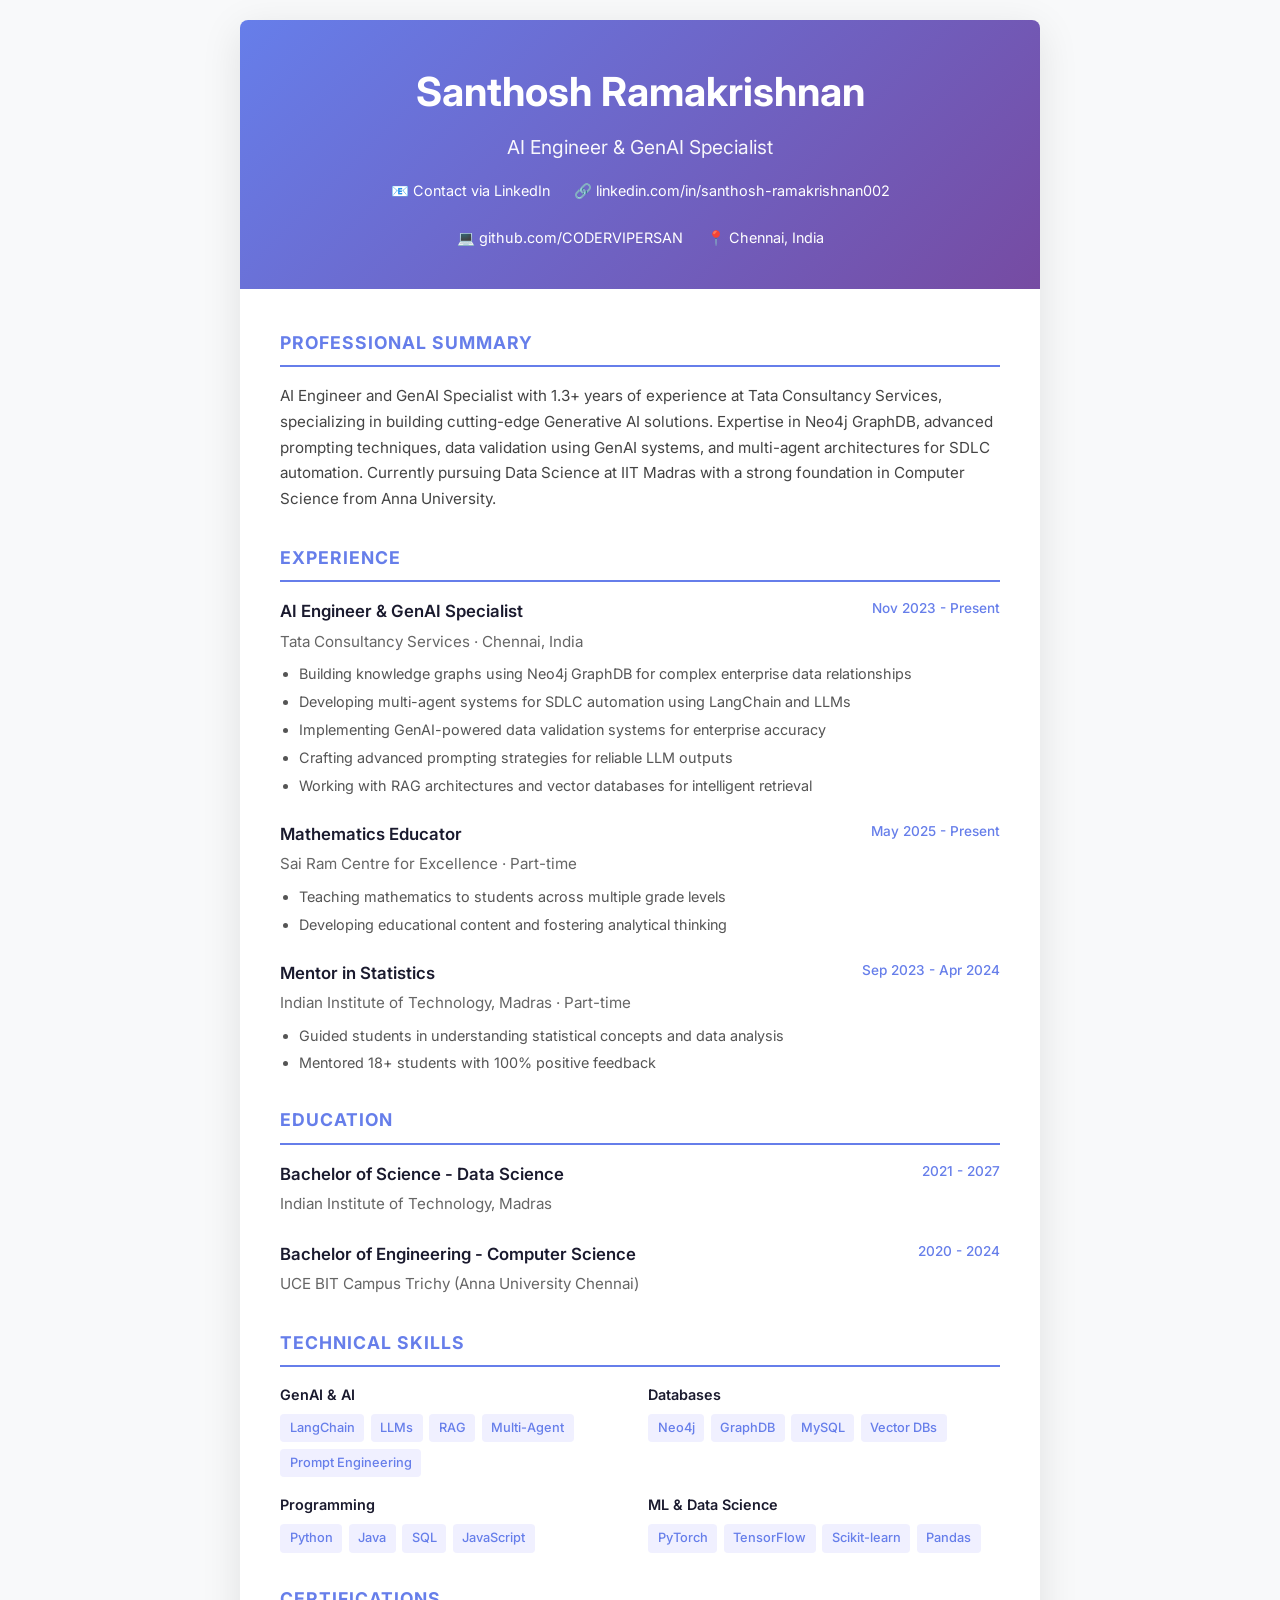
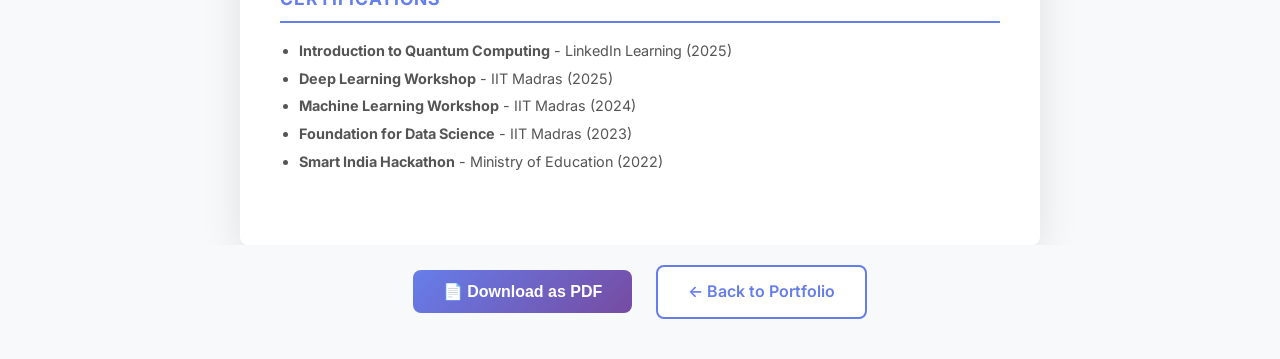
==== resume.html @ 78a0d07d "design to the next level" ====
<!DOCTYPE html>
<html lang="en">
<head>
    <meta charset="UTF-8">
    <meta name="viewport" content="width=device-width, initial-scale=1.0">
    <title>Santhosh Ramakrishnan - Resume</title>
    <link href="https://fonts.googleapis.com/css2?family=Inter:wght@400;500;600;700&display=swap" rel="stylesheet">
    <style>
        * {
            margin: 0;
            padding: 0;
            box-sizing: border-box;
        }

        body {
            font-family: 'Inter', sans-serif;
            line-height: 1.6;
            color: #1a1a2e;
            background: #f8f9fa;
            padding: 20px;
        }

        .resume-container {
            max-width: 800px;
            margin: 0 auto;
            background: white;
            box-shadow: 0 10px 40px rgba(0,0,0,0.1);
            border-radius: 8px;
            overflow: hidden;
        }

        /* Header */
        .resume-header {
            background: linear-gradient(135deg, #667eea 0%, #764ba2 100%);
            color: white;
            padding: 40px;
            text-align: center;
        }

        .resume-header h1 {
            font-size: 2.5rem;
            font-weight: 700;
            margin-bottom: 0.5rem;
        }

        .resume-header .title {
            font-size: 1.2rem;
            opacity: 0.95;
            margin-bottom: 1rem;
        }

        .contact-info {
            display: flex;
            justify-content: center;
            flex-wrap: wrap;
            gap: 1.5rem;
            font-size: 0.9rem;
        }

        .contact-info a {
            color: white;
            text-decoration: none;
            display: flex;
            align-items: center;
            gap: 0.3rem;
        }

        .contact-info a:hover {
            text-decoration: underline;
        }

        /* Main Content */
        .resume-body {
            padding: 40px;
        }

        .section {
            margin-bottom: 2rem;
        }

        .section-title {
            font-size: 1.1rem;
            font-weight: 700;
            color: #667eea;
            text-transform: uppercase;
            letter-spacing: 1px;
            border-bottom: 2px solid #667eea;
            padding-bottom: 0.5rem;
            margin-bottom: 1rem;
        }

        /* Summary */
        .summary {
            font-size: 0.95rem;
            color: #444;
            line-height: 1.7;
        }

        /* Experience & Education Items */
        .item {
            margin-bottom: 1.5rem;
        }

        .item-header {
            display: flex;
            justify-content: space-between;
            align-items: flex-start;
            flex-wrap: wrap;
            margin-bottom: 0.3rem;
        }

        .item-title {
            font-size: 1.05rem;
            font-weight: 600;
            color: #1a1a2e;
        }

        .item-date {
            font-size: 0.85rem;
            color: #667eea;
            font-weight: 500;
        }

        .item-subtitle {
            font-size: 0.95rem;
            color: #666;
            margin-bottom: 0.5rem;
        }

        .item-description {
            font-size: 0.9rem;
            color: #555;
        }

        .item-description ul {
            padding-left: 1.2rem;
            margin-top: 0.5rem;
        }

        .item-description li {
            margin-bottom: 0.3rem;
        }

        /* Skills */
        .skills-grid {
            display: grid;
            grid-template-columns: repeat(2, 1fr);
            gap: 1rem;
        }

        .skill-category h4 {
            font-size: 0.9rem;
            font-weight: 600;
            color: #1a1a2e;
            margin-bottom: 0.5rem;
        }

        .skill-tags {
            display: flex;
            flex-wrap: wrap;
            gap: 0.4rem;
        }

        .skill-tag {
            background: #f0f0ff;
            color: #667eea;
            padding: 0.25rem 0.6rem;
            border-radius: 4px;
            font-size: 0.8rem;
            font-weight: 500;
        }

        /* Action Buttons */
        .actions {
            text-align: center;
            padding: 20px;
            background: #f8f9fa;
        }

        .btn {
            display: inline-block;
            padding: 12px 30px;
            border-radius: 8px;
            font-weight: 600;
            text-decoration: none;
            margin: 0 10px;
            transition: all 0.3s ease;
            cursor: pointer;
            border: none;
            font-size: 1rem;
        }

        .btn-primary {
            background: linear-gradient(135deg, #667eea 0%, #764ba2 100%);
            color: white;
        }

        .btn-primary:hover {
            transform: translateY(-2px);
            box-shadow: 0 8px 25px rgba(102, 126, 234, 0.4);
        }

        .btn-secondary {
            background: white;
            color: #667eea;
            border: 2px solid #667eea;
        }

        .btn-secondary:hover {
            background: #667eea;
            color: white;
        }

        /* Print Styles */
        @media print {
            body {
                background: white;
                padding: 0;
            }

            .resume-container {
                box-shadow: none;
                border-radius: 0;
            }

            .actions {
                display: none;
            }

            .resume-header {
                -webkit-print-color-adjust: exact;
                print-color-adjust: exact;
            }

            .section {
                page-break-inside: avoid;
            }
        }

        @media (max-width: 600px) {
            .resume-header h1 {
                font-size: 1.8rem;
            }

            .contact-info {
                flex-direction: column;
                gap: 0.5rem;
            }

            .skills-grid {
                grid-template-columns: 1fr;
            }

            .item-header {
                flex-direction: column;
            }
        }
    </style>
</head>
<body>
    <div class="resume-container">
        <!-- Header -->
        <div class="resume-header">
            <h1>Santhosh Ramakrishnan</h1>
            <p class="title">AI Engineer & GenAI Specialist</p>
            <div class="contact-info">
                <a href="mailto:contact@linkedin">📧 Contact via LinkedIn</a>
                <a href="https://linkedin.com/in/santhosh-ramakrishnan002" target="_blank">🔗 linkedin.com/in/santhosh-ramakrishnan002</a>
                <a href="https://github.com/CODERVIPERSAN" target="_blank">💻 github.com/CODERVIPERSAN</a>
                <span>📍 Chennai, India</span>
            </div>
        </div>

        <!-- Body -->
        <div class="resume-body">
            <!-- Summary -->
            <div class="section">
                <h2 class="section-title">Professional Summary</h2>
                <p class="summary">
                    AI Engineer and GenAI Specialist with 1.3+ years of experience at Tata Consultancy Services, specializing in building cutting-edge Generative AI solutions. Expertise in Neo4j GraphDB, advanced prompting techniques, data validation using GenAI systems, and multi-agent architectures for SDLC automation. Currently pursuing Data Science at IIT Madras with a strong foundation in Computer Science from Anna University.
                </p>
            </div>

            <!-- Experience -->
            <div class="section">
                <h2 class="section-title">Experience</h2>
                
                <div class="item">
                    <div class="item-header">
                        <span class="item-title">AI Engineer & GenAI Specialist</span>
                        <span class="item-date">Nov 2023 - Present</span>
                    </div>
                    <p class="item-subtitle">Tata Consultancy Services · Chennai, India</p>
                    <div class="item-description">
                        <ul>
                            <li>Building knowledge graphs using Neo4j GraphDB for complex enterprise data relationships</li>
                            <li>Developing multi-agent systems for SDLC automation using LangChain and LLMs</li>
                            <li>Implementing GenAI-powered data validation systems for enterprise accuracy</li>
                            <li>Crafting advanced prompting strategies for reliable LLM outputs</li>
                            <li>Working with RAG architectures and vector databases for intelligent retrieval</li>
                        </ul>
                    </div>
                </div>

                <div class="item">
                    <div class="item-header">
                        <span class="item-title">Mathematics Educator</span>
                        <span class="item-date">May 2025 - Present</span>
                    </div>
                    <p class="item-subtitle">Sai Ram Centre for Excellence · Part-time</p>
                    <div class="item-description">
                        <ul>
                            <li>Teaching mathematics to students across multiple grade levels</li>
                            <li>Developing educational content and fostering analytical thinking</li>
                        </ul>
                    </div>
                </div>

                <div class="item">
                    <div class="item-header">
                        <span class="item-title">Mentor in Statistics</span>
                        <span class="item-date">Sep 2023 - Apr 2024</span>
                    </div>
                    <p class="item-subtitle">Indian Institute of Technology, Madras · Part-time</p>
                    <div class="item-description">
                        <ul>
                            <li>Guided students in understanding statistical concepts and data analysis</li>
                            <li>Mentored 18+ students with 100% positive feedback</li>
                        </ul>
                    </div>
                </div>
            </div>

            <!-- Education -->
            <div class="section">
                <h2 class="section-title">Education</h2>
                
                <div class="item">
                    <div class="item-header">
                        <span class="item-title">Bachelor of Science - Data Science</span>
                        <span class="item-date">2021 - 2027</span>
                    </div>
                    <p class="item-subtitle">Indian Institute of Technology, Madras</p>
                </div>

                <div class="item">
                    <div class="item-header">
                        <span class="item-title">Bachelor of Engineering - Computer Science</span>
                        <span class="item-date">2020 - 2024</span>
                    </div>
                    <p class="item-subtitle">UCE BIT Campus Trichy (Anna University Chennai)</p>
                </div>
            </div>

            <!-- Skills -->
            <div class="section">
                <h2 class="section-title">Technical Skills</h2>
                <div class="skills-grid">
                    <div class="skill-category">
                        <h4>GenAI & AI</h4>
                        <div class="skill-tags">
                            <span class="skill-tag">LangChain</span>
                            <span class="skill-tag">LLMs</span>
                            <span class="skill-tag">RAG</span>
                            <span class="skill-tag">Multi-Agent</span>
                            <span class="skill-tag">Prompt Engineering</span>
                        </div>
                    </div>
                    <div class="skill-category">
                        <h4>Databases</h4>
                        <div class="skill-tags">
                            <span class="skill-tag">Neo4j</span>
                            <span class="skill-tag">GraphDB</span>
                            <span class="skill-tag">MySQL</span>
                            <span class="skill-tag">Vector DBs</span>
                        </div>
                    </div>
                    <div class="skill-category">
                        <h4>Programming</h4>
                        <div class="skill-tags">
                            <span class="skill-tag">Python</span>
                            <span class="skill-tag">Java</span>
                            <span class="skill-tag">SQL</span>
                            <span class="skill-tag">JavaScript</span>
                        </div>
                    </div>
                    <div class="skill-category">
                        <h4>ML & Data Science</h4>
                        <div class="skill-tags">
                            <span class="skill-tag">PyTorch</span>
                            <span class="skill-tag">TensorFlow</span>
                            <span class="skill-tag">Scikit-learn</span>
                            <span class="skill-tag">Pandas</span>
                        </div>
                    </div>
                </div>
            </div>

            <!-- Certifications -->
            <div class="section">
                <h2 class="section-title">Certifications</h2>
                <div class="item-description">
                    <ul>
                        <li><strong>Introduction to Quantum Computing</strong> - LinkedIn Learning (2025)</li>
                        <li><strong>Deep Learning Workshop</strong> - IIT Madras (2025)</li>
                        <li><strong>Machine Learning Workshop</strong> - IIT Madras (2024)</li>
                        <li><strong>Foundation for Data Science</strong> - IIT Madras (2023)</li>
                        <li><strong>Smart India Hackathon</strong> - Ministry of Education (2022)</li>
                    </ul>
                </div>
            </div>
        </div>
    </div>

    <!-- Action Buttons -->
    <div class="actions">
        <button class="btn btn-primary" onclick="window.print()">📄 Download as PDF</button>
        <a href="index.html" class="btn btn-secondary">← Back to Portfolio</a>
    </div>

    <script>
        // Add print functionality hint
        document.querySelector('.btn-primary').addEventListener('click', function() {
            // The browser's print dialog will open
            // User can save as PDF from there
        });
    </script>
</body>
</html>
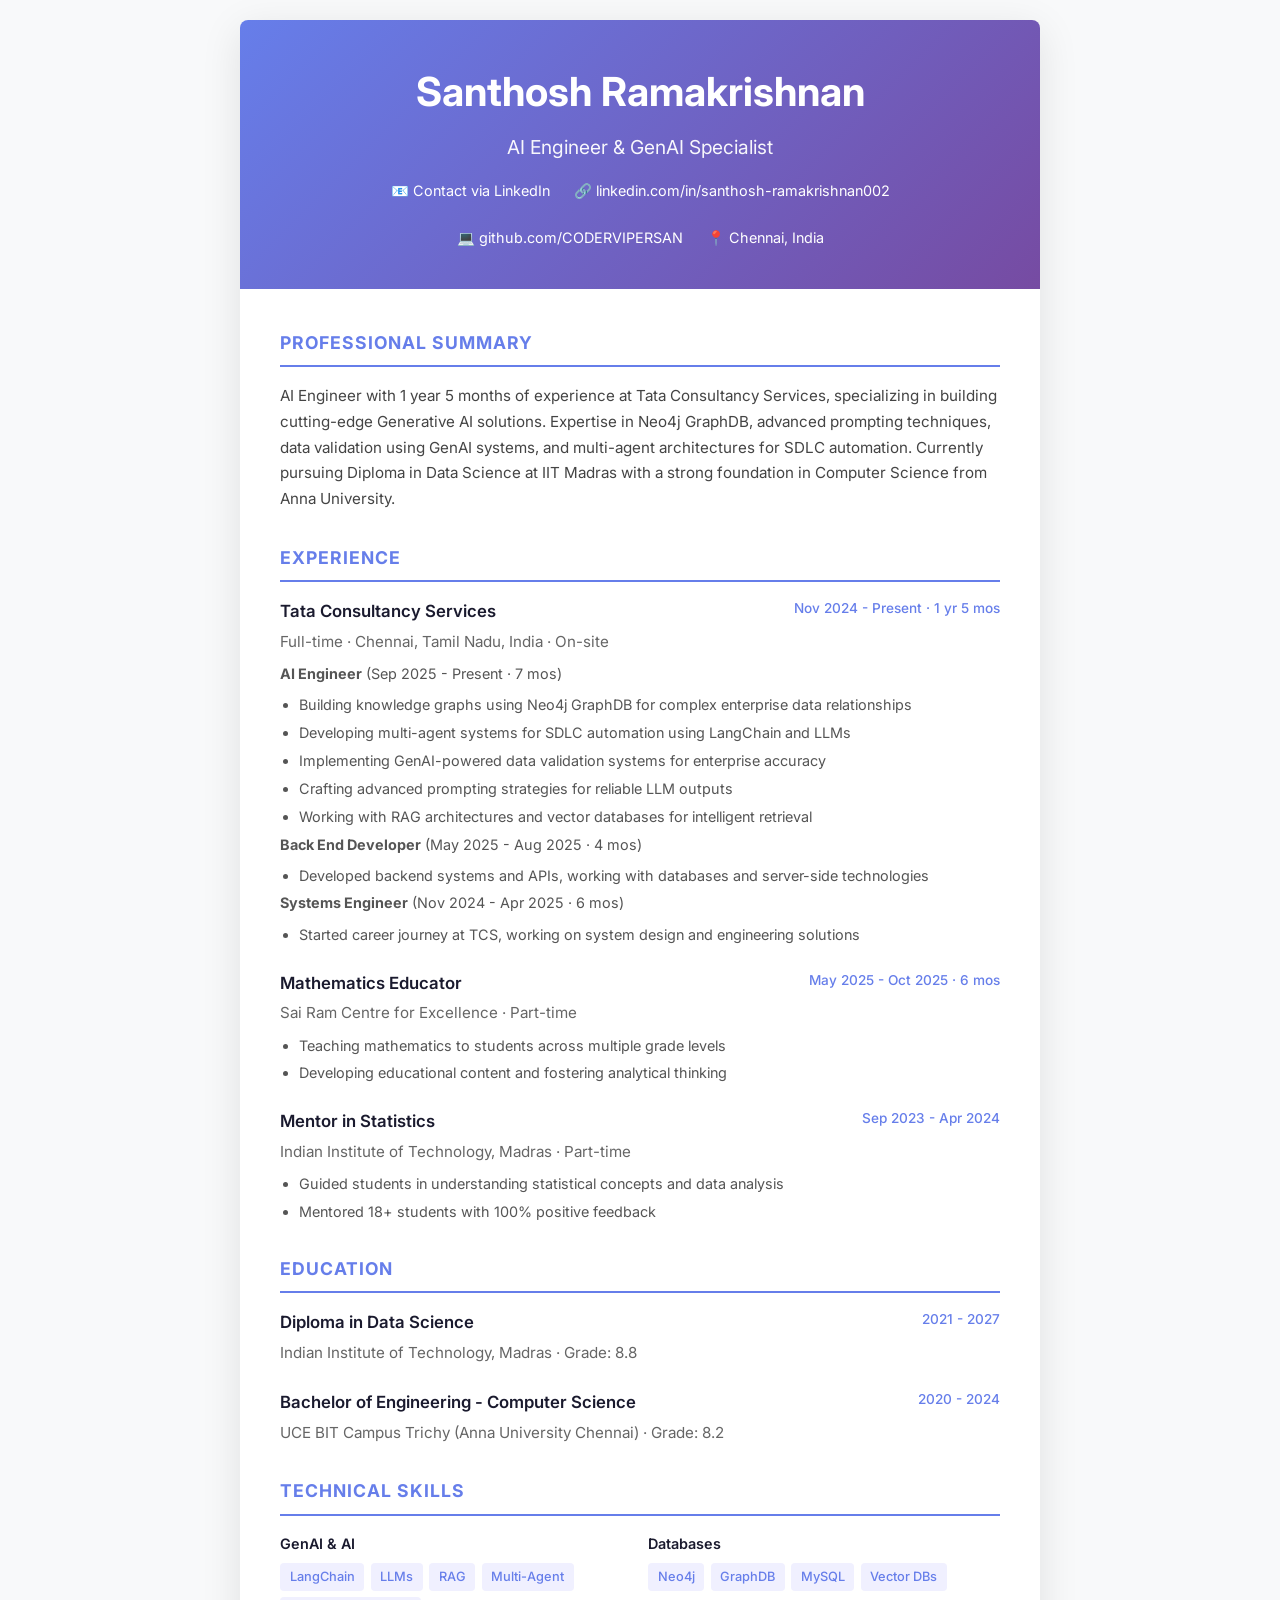
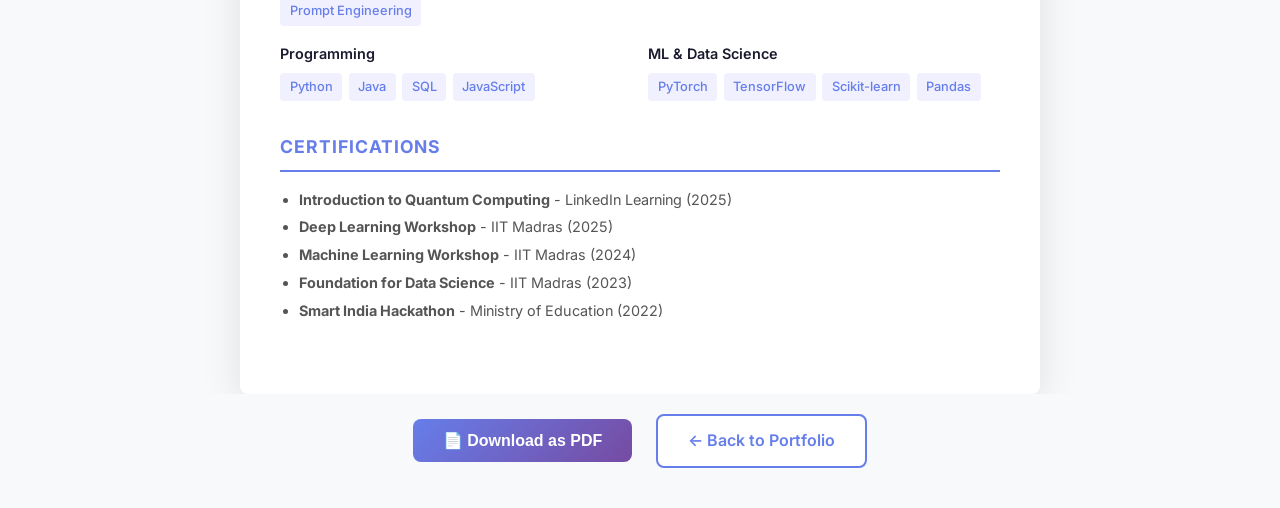
==== commit 45a0c489: "updates on experience and education" ====
--- a/resume.html
+++ b/resume.html
@@ -277,7 +277,7 @@
             <div class="section">
                 <h2 class="section-title">Professional Summary</h2>
                 <p class="summary">
-                    AI Engineer and GenAI Specialist with 1.3+ years of experience at Tata Consultancy Services, specializing in building cutting-edge Generative AI solutions. Expertise in Neo4j GraphDB, advanced prompting techniques, data validation using GenAI systems, and multi-agent architectures for SDLC automation. Currently pursuing Data Science at IIT Madras with a strong foundation in Computer Science from Anna University.
+                    AI Engineer with 1 year 5 months of experience at Tata Consultancy Services, specializing in building cutting-edge Generative AI solutions. Expertise in Neo4j GraphDB, advanced prompting techniques, data validation using GenAI systems, and multi-agent architectures for SDLC automation. Currently pursuing Diploma in Data Science at IIT Madras with a strong foundation in Computer Science from Anna University.
                 </p>
             </div>
 
@@ -287,11 +287,12 @@
                 
                 <div class="item">
                     <div class="item-header">
-                        <span class="item-title">AI Engineer & GenAI Specialist</span>
-                        <span class="item-date">Nov 2023 - Present</span>
-                    </div>
-                    <p class="item-subtitle">Tata Consultancy Services · Chennai, India</p>
+                        <span class="item-title">Tata Consultancy Services</span>
+                        <span class="item-date">Nov 2024 - Present · 1 yr 5 mos</span>
+                    </div>
+                    <p class="item-subtitle">Full-time · Chennai, Tamil Nadu, India · On-site</p>
                     <div class="item-description">
+                        <p><strong>AI Engineer</strong> (Sep 2025 - Present · 7 mos)</p>
                         <ul>
                             <li>Building knowledge graphs using Neo4j GraphDB for complex enterprise data relationships</li>
                             <li>Developing multi-agent systems for SDLC automation using LangChain and LLMs</li>
@@ -299,13 +300,21 @@
                             <li>Crafting advanced prompting strategies for reliable LLM outputs</li>
                             <li>Working with RAG architectures and vector databases for intelligent retrieval</li>
                         </ul>
+                        <p><strong>Back End Developer</strong> (May 2025 - Aug 2025 · 4 mos)</p>
+                        <ul>
+                            <li>Developed backend systems and APIs, working with databases and server-side technologies</li>
+                        </ul>
+                        <p><strong>Systems Engineer</strong> (Nov 2024 - Apr 2025 · 6 mos)</p>
+                        <ul>
+                            <li>Started career journey at TCS, working on system design and engineering solutions</li>
+                        </ul>
                     </div>
                 </div>
 
                 <div class="item">
                     <div class="item-header">
                         <span class="item-title">Mathematics Educator</span>
-                        <span class="item-date">May 2025 - Present</span>
+                        <span class="item-date">May 2025 - Oct 2025 · 6 mos</span>
                     </div>
                     <p class="item-subtitle">Sai Ram Centre for Excellence · Part-time</p>
                     <div class="item-description">
@@ -337,10 +346,10 @@
                 
                 <div class="item">
                     <div class="item-header">
-                        <span class="item-title">Bachelor of Science - Data Science</span>
+                        <span class="item-title">Diploma in Data Science</span>
                         <span class="item-date">2021 - 2027</span>
                     </div>
-                    <p class="item-subtitle">Indian Institute of Technology, Madras</p>
+                    <p class="item-subtitle">Indian Institute of Technology, Madras · Grade: 8.8</p>
                 </div>
 
                 <div class="item">
@@ -348,7 +357,7 @@
                         <span class="item-title">Bachelor of Engineering - Computer Science</span>
                         <span class="item-date">2020 - 2024</span>
                     </div>
-                    <p class="item-subtitle">UCE BIT Campus Trichy (Anna University Chennai)</p>
+                    <p class="item-subtitle">UCE BIT Campus Trichy (Anna University Chennai) · Grade: 8.2</p>
                 </div>
             </div>
 
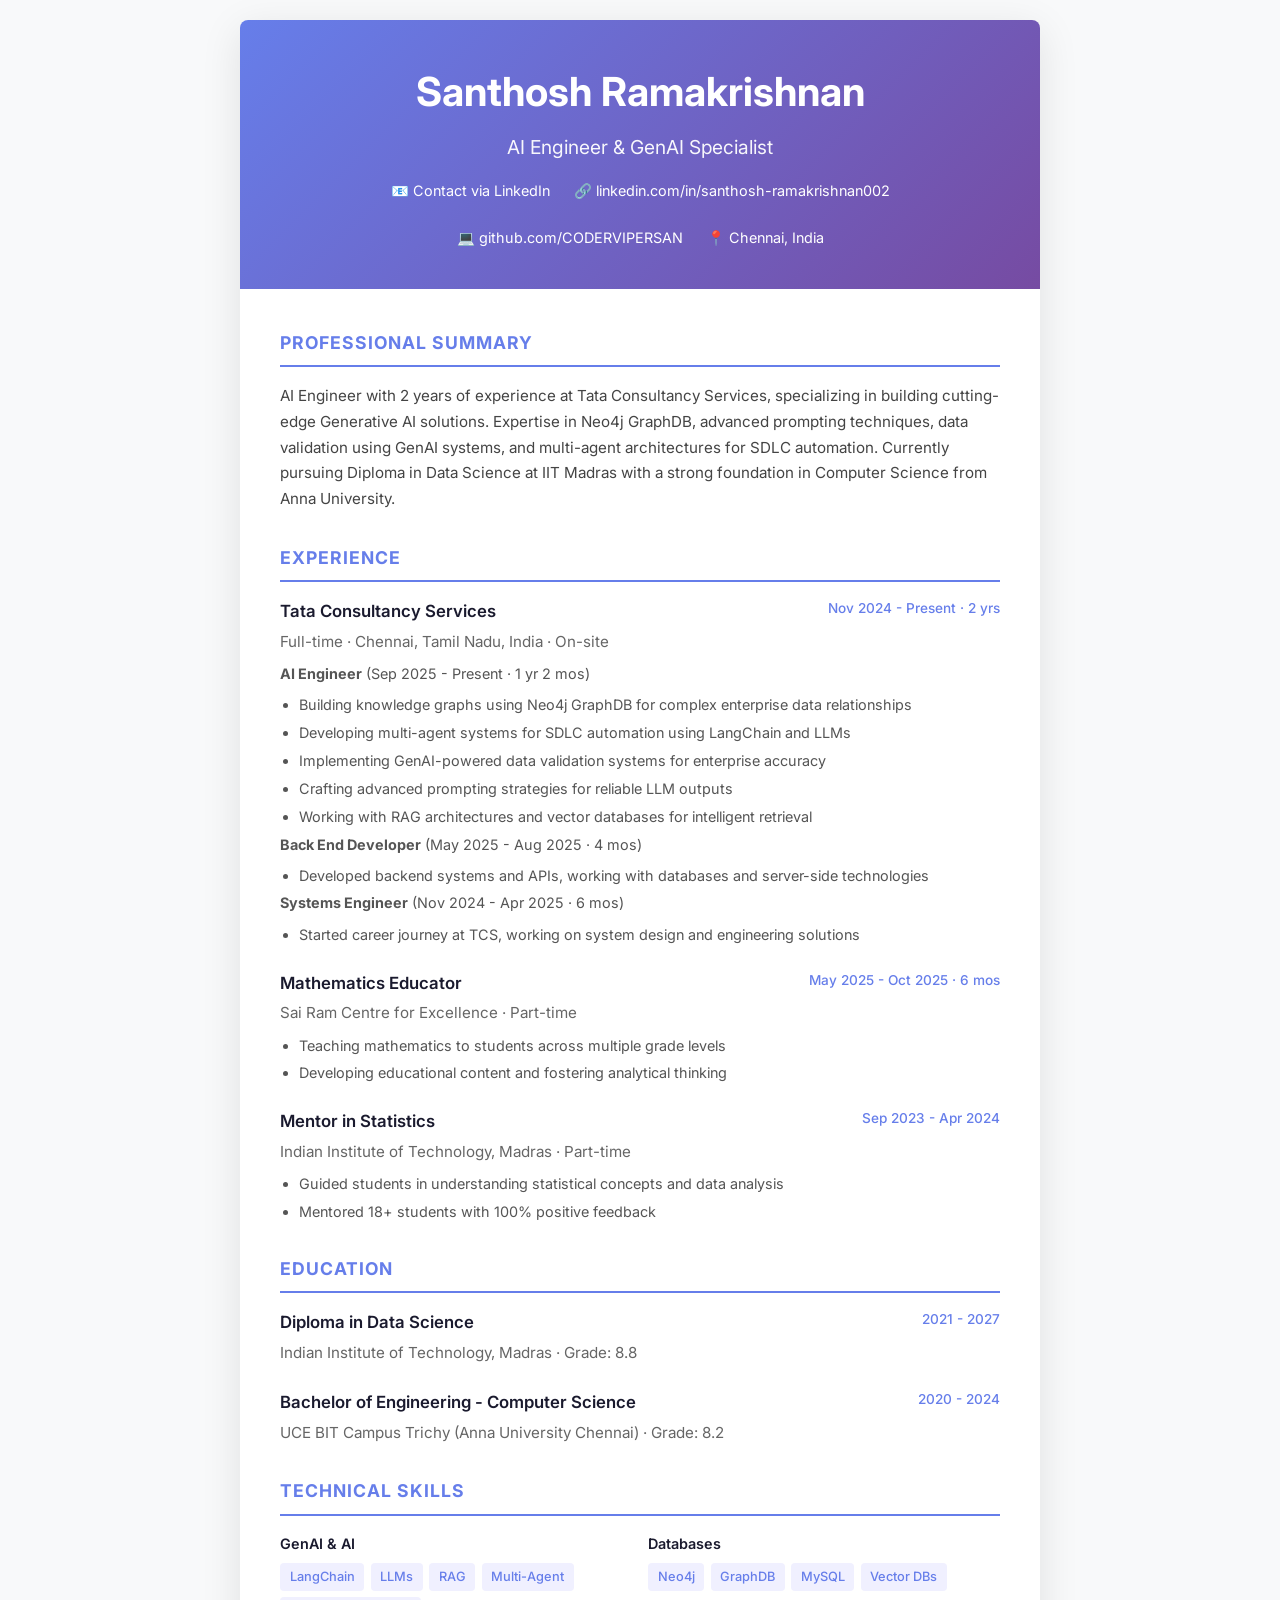
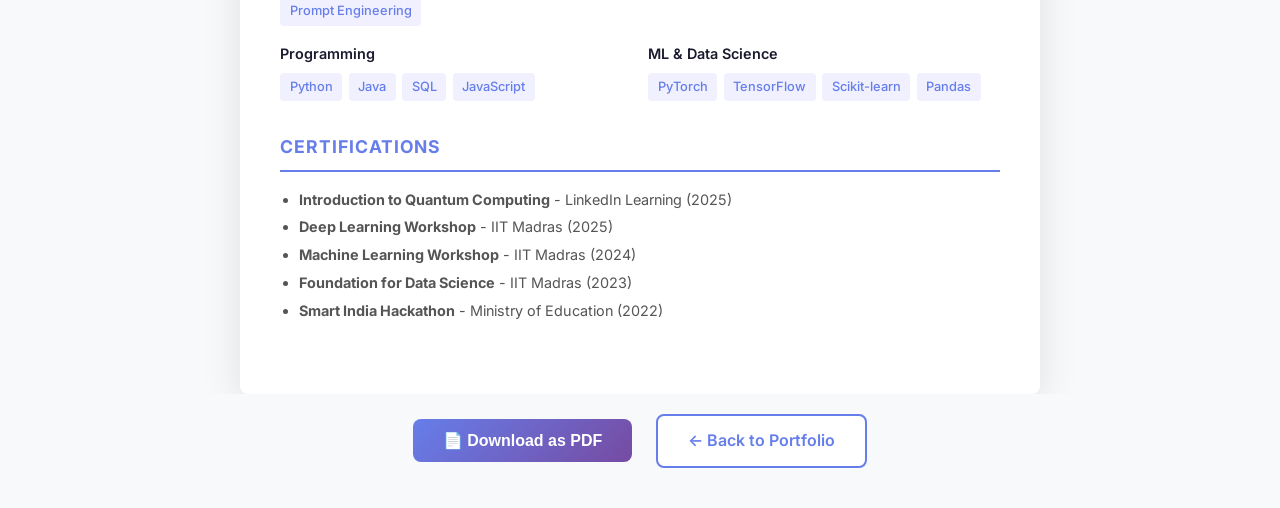
==== commit eae379ee: "Rebuild portfolio: new design, avatar intro, Others and Games tabs - New single-page site (index.htm" ====
--- a/resume.html
+++ b/resume.html
@@ -264,7 +264,7 @@
             <h1>Santhosh Ramakrishnan</h1>
             <p class="title">AI Engineer & GenAI Specialist</p>
             <div class="contact-info">
-                <a href="mailto:contact@linkedin">📧 Contact via LinkedIn</a>
+                <a href="https://linkedin.com/in/santhosh-ramakrishnan002" target="_blank" rel="noopener">📧 Contact via LinkedIn</a>
                 <a href="https://linkedin.com/in/santhosh-ramakrishnan002" target="_blank">🔗 linkedin.com/in/santhosh-ramakrishnan002</a>
                 <a href="https://github.com/CODERVIPERSAN" target="_blank">💻 github.com/CODERVIPERSAN</a>
                 <span>📍 Chennai, India</span>
@@ -277,7 +277,7 @@
             <div class="section">
                 <h2 class="section-title">Professional Summary</h2>
                 <p class="summary">
-                    AI Engineer with 1 year 5 months of experience at Tata Consultancy Services, specializing in building cutting-edge Generative AI solutions. Expertise in Neo4j GraphDB, advanced prompting techniques, data validation using GenAI systems, and multi-agent architectures for SDLC automation. Currently pursuing Diploma in Data Science at IIT Madras with a strong foundation in Computer Science from Anna University.
+                    AI Engineer with 2 years of experience at Tata Consultancy Services, specializing in building cutting-edge Generative AI solutions. Expertise in Neo4j GraphDB, advanced prompting techniques, data validation using GenAI systems, and multi-agent architectures for SDLC automation. Currently pursuing Diploma in Data Science at IIT Madras with a strong foundation in Computer Science from Anna University.
                 </p>
             </div>
 
@@ -288,11 +288,11 @@
                 <div class="item">
                     <div class="item-header">
                         <span class="item-title">Tata Consultancy Services</span>
-                        <span class="item-date">Nov 2024 - Present · 1 yr 5 mos</span>
+                        <span class="item-date">Nov 2024 - Present · 2 yrs</span>
                     </div>
                     <p class="item-subtitle">Full-time · Chennai, Tamil Nadu, India · On-site</p>
                     <div class="item-description">
-                        <p><strong>AI Engineer</strong> (Sep 2025 - Present · 7 mos)</p>
+                        <p><strong>AI Engineer</strong> (Sep 2025 - Present · 1 yr 2 mos)</p>
                         <ul>
                             <li>Building knowledge graphs using Neo4j GraphDB for complex enterprise data relationships</li>
                             <li>Developing multi-agent systems for SDLC automation using LangChain and LLMs</li>
